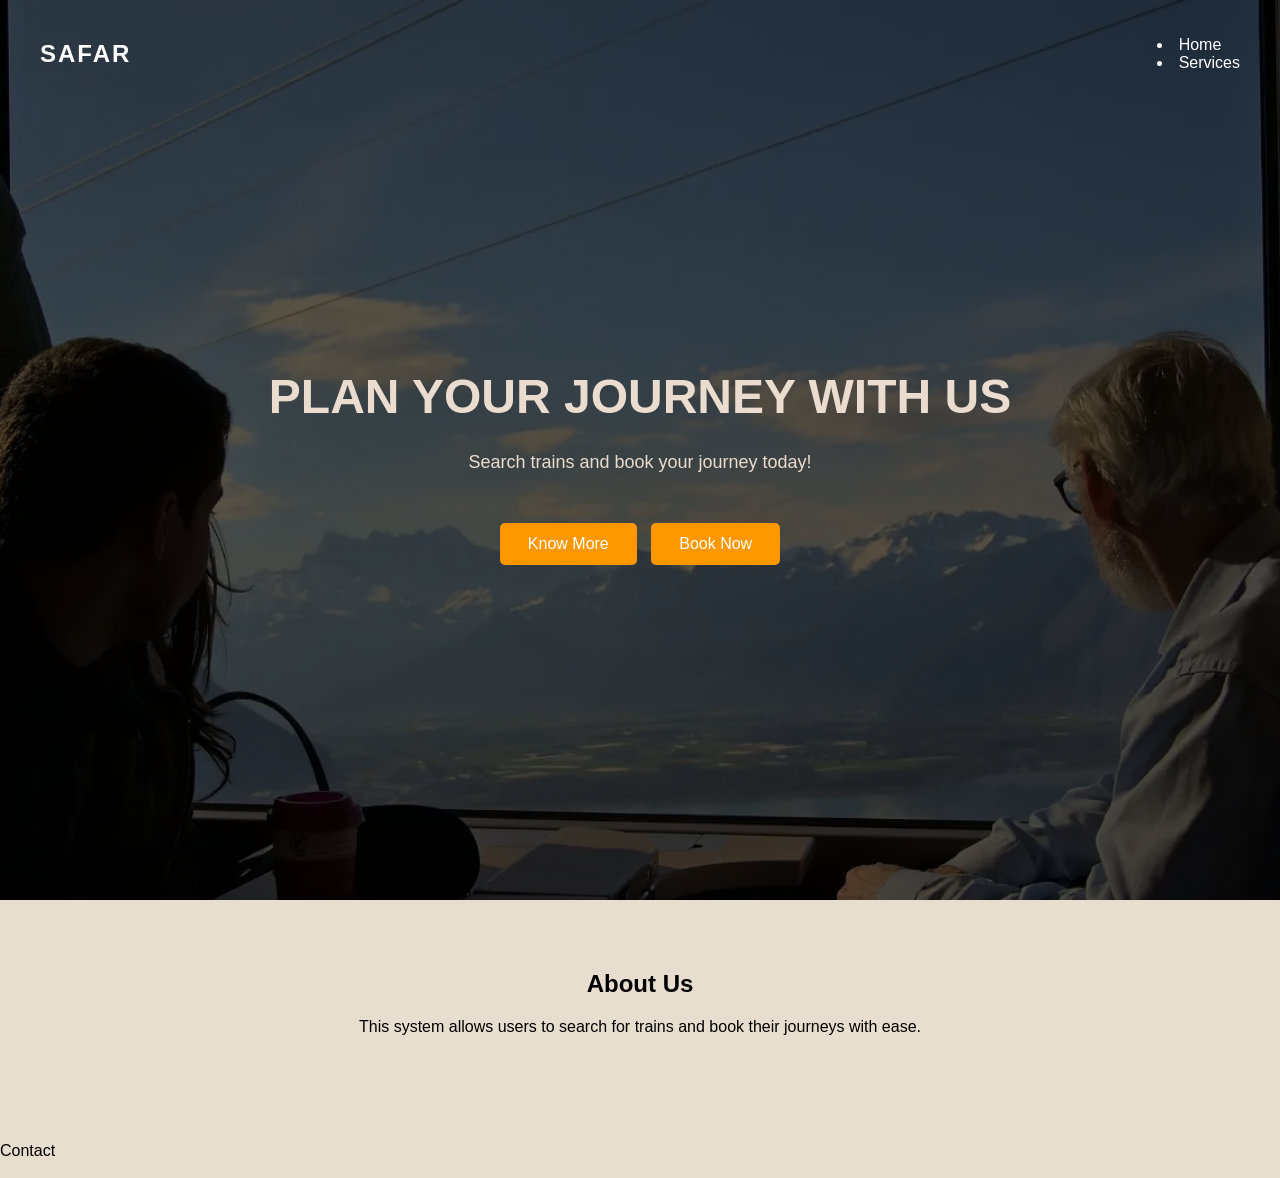
==== Home page/index.html @ de5ce384 "First Stage" ====
<!DOCTYPE html>
<html lang="en">
<head>
    <meta charset="UTF-8">
    <meta name="viewport" content="width=device-width, initial-scale=1.0">
    <title>SAFAR</title>
    <link rel="stylesheet" href="styles.css">
</head>
<body>
    <nav class ="navbar">
        <h2 class ="logo">SAFAR</h2>
        <u1>
            <li>Home</li>
            <li>Services</li>
        </u1>
    </nav>

    <section class ="home">
        <h1> PLAN YOUR JOURNEY WITH US</h1>
        <p> Search trains and book your journey today!</p>
        <div class="buttons">
            <button class="btn">Know More</button>
            <button class="btn">Book Now</button>
        </div>
    </section>

    <section class="about">
        <h2>About Us</h2>
        <p>This system allows users to search for trains and book their journeys with ease.</p>
    </section>

    <footer class="footer">
        <span class="contact">Contact</span>
        <div class="info">Safar123journey@gmail.com | +91 9XX34XX56XX</div>
    </footer>

</body>
</html>
---- Home page/styles.css ----
body {
    margin: 0;
    font-family: Arial, sans-serif;
    background-color: #e8decf;
    overflow-x: hidden;
}

.logo {
    font-size: 24px;
    font-weight: bold;
    letter-spacing: 2px;
}

.navbar {
    position: absolute;
    top: 0;
    left: 0;
    width: 100%;

    display: flex;
    justify-content: space-between;
    align-items: center;

    padding: 20px 40px;
    color: white;
    box-sizing: border-box;
}

.navbar ul {
    list-style: none;
    display: flex;
    gap: 30px;
    margin: 0;
    padding: 0;
}

.navbar li {
    cursor: pointer;
}

.home {
    height: 100vh;
    background: linear-gradient(
        rgba(0,0,0,0.6),
        rgba(0,0,0,0.6)
    ),url("bg.jpg") no-repeat center/cover;

    color: rgb(234, 220, 207);
    display: flex;
    flex-direction: column;
    justify-content: center;
    align-items: center;
    text-align: center;
}

.home h1 {
    font-size: 48px;
    margin-bottom: 10px;
}

.home p{
    font-size: 18px;
    margin-bottom: 20px;
}

.buttons {
    margin-top: 25px;
}

.btn {
    padding: 12px 28px;
    margin: 5px;
    border: none;
    border-radius: 5px;
    background: #ff9800;
    color: white;
    cursor: pointer;
    font-size: 16px;
    transition: 0.3s;
}

.btn:hover{
    background: #e68900;
}

.about {
    padding: 50px;
    text-align: center;
}
.footer{margin-top:40px;position:relative}
.footer .info{opacity:0;position:absolute}
.footer .contact:hover + .info{opacity:1}
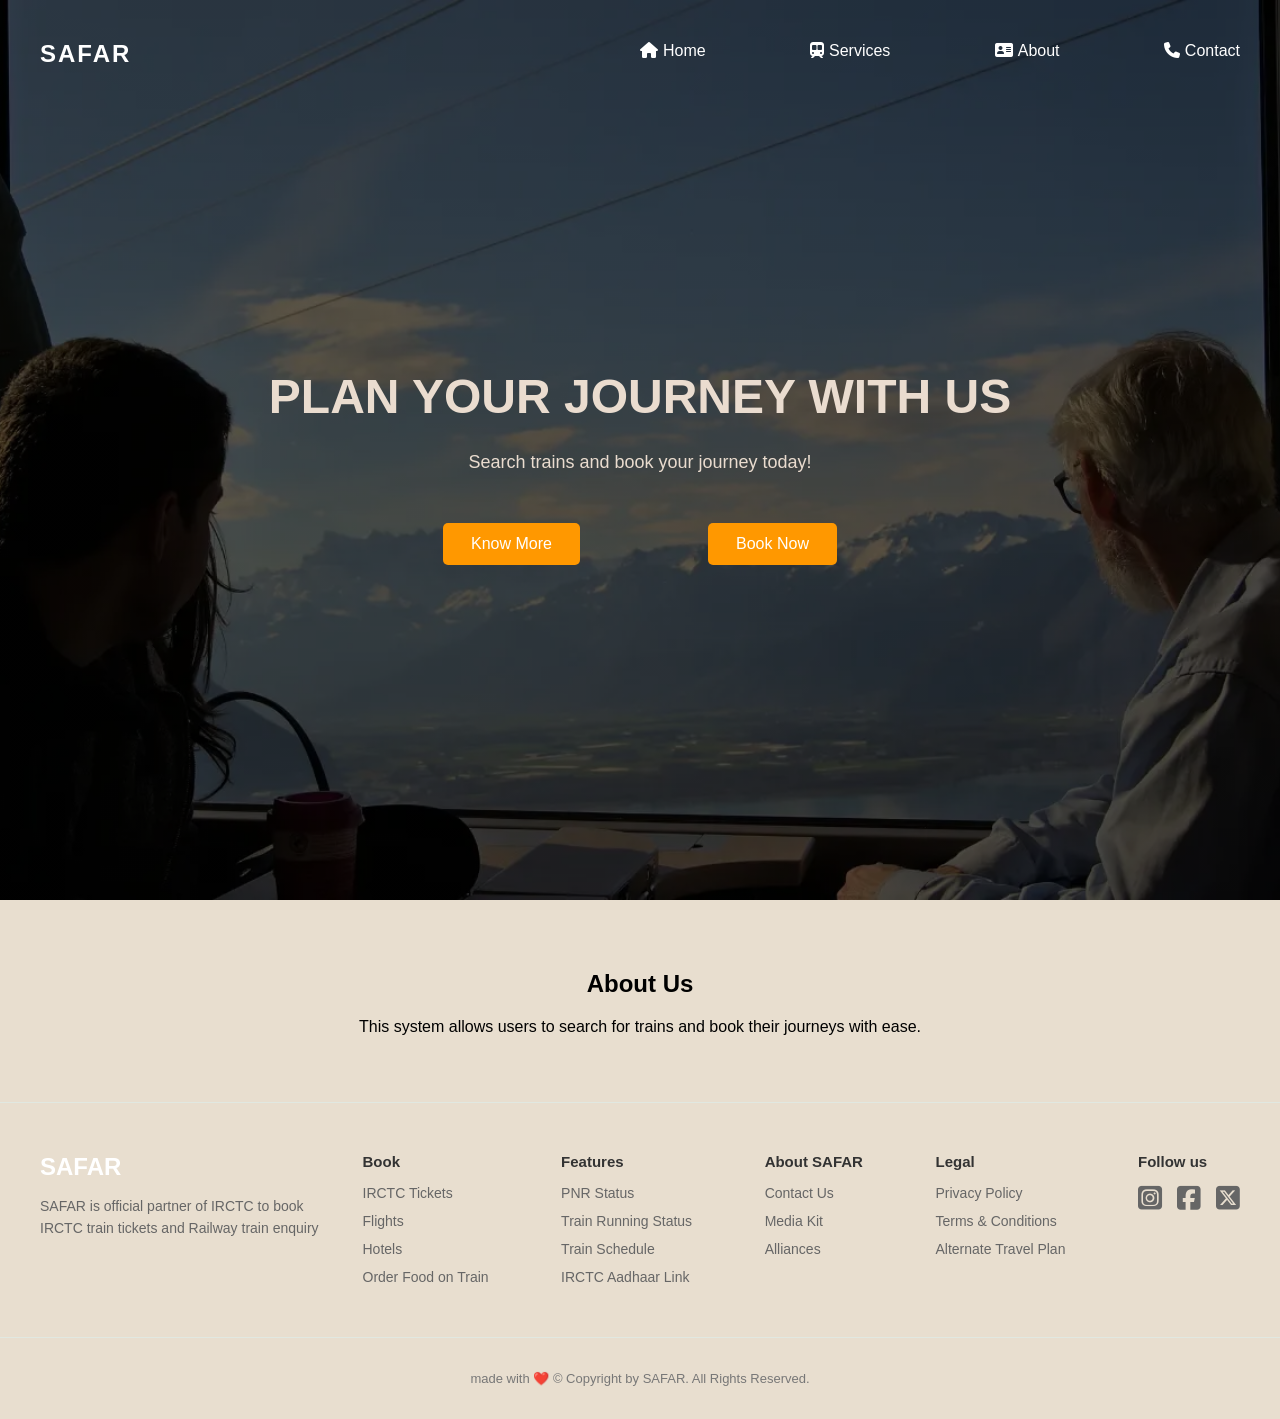
==== commit 376613da: "Home Page Final without media-queries" ====
--- a/Home page/index.html
+++ b/Home page/index.html
@@ -1,26 +1,54 @@
 <!DOCTYPE html>
 <html lang="en">
+
 <head>
     <meta charset="UTF-8">
     <meta name="viewport" content="width=device-width, initial-scale=1.0">
     <title>SAFAR</title>
     <link rel="stylesheet" href="styles.css">
+    <link rel="stylesheet" href="https://cdnjs.cloudflare.com/ajax/libs/font-awesome/6.5.0/css/all.min.css">
 </head>
+
 <body>
-    <nav class ="navbar">
-        <h2 class ="logo">SAFAR</h2>
-        <u1>
-            <li>Home</li>
-            <li>Services</li>
-        </u1>
+    <nav class="navbar">
+        <h2 class="logo">SAFAR</h2>
+        <ul class="top-list">
+            <li><span style="margin-right: 5px;"><i class="fa-solid fa-house"></i></span>Home</li>
+            <li><span style="margin-right: 5px;"><i class="fa-solid fa-train-subway"></i></span>Services</li>
+            <li><span style="margin-right: 5px;"><i class="fa-solid fa-address-card"></i></span>About</li>
+            <li><span style="margin-right: 5px;"><i class="fa-solid fa-phone"></i></span>Contact</li>
+        </ul>
     </nav>
 
-    <section class ="home">
+    <section class="home">
         <h1> PLAN YOUR JOURNEY WITH US</h1>
         <p> Search trains and book your journey today!</p>
         <div class="buttons">
             <button class="btn">Know More</button>
-            <button class="btn">Book Now</button>
+            <button class="btn" id="book-now-btn">Book Now</button>
+        </div>
+
+        <!-- Booking Modal -->
+        <div id="booking-modal" class="modal">
+            <div class="modal-content">
+                <span class="close-btn">&times;</span>
+                <h2>Book Your Train</h2>
+                <div class="form-group autocomplete">
+                    <label for="from-station"><i class="fa-solid fa-location-arrow"></i> From</label>
+                    <input type="text" id="from-station" placeholder="From" autocomplete="off">
+                    <div id="from-autocomplete-list" class="autocomplete-items"></div>
+                </div>
+                <div class="form-group autocomplete">
+                    <label for="to-station"><i class="fa-solid fa-location-dot"></i> To</label>
+                    <input type="text" id="to-station" placeholder="To" autocomplete="off">
+                    <div id="to-autocomplete-list" class="autocomplete-items"></div>
+                </div>
+                <div class="form-group">
+                    <label for="journey-date"><i class="fa-solid fa-calendar-days"></i> Date of Journey</label>
+                    <input type="date" id="journey-date">
+                </div>
+                <button class="btn search-btn">Search Trains</button>
+            </div>
         </div>
     </section>
 
@@ -29,10 +57,68 @@
         <p>This system allows users to search for trains and book their journeys with ease.</p>
     </section>
 
-    <footer class="footer">
-        <span class="contact">Contact</span>
-        <div class="info">Safar123journey@gmail.com | +91 9XX34XX56XX</div>
+    <footer class="site-footer">
+        <div class="footer-container">
+            <div class="footer-brand">
+                <h2 class="footer-logo">SAFAR</h2>
+                <p>SAFAR is official partner of IRCTC to book IRCTC train tickets and Railway train enquiry</p>
+            </div>
+
+            <div class="footer-links">
+                <div class="footer-column">
+                    <h4>Book</h4>
+                    <ul>
+                        <li><a href="#">IRCTC Tickets</a></li>
+                        <li><a href="#">Flights</a></li>
+                        <li><a href="#">Hotels</a></li>
+                        <li><a href="#">Order Food on Train</a></li>
+                    </ul>
+                </div>
+
+                <div class="footer-column">
+                    <h4>Features</h4>
+                    <ul>
+                        <li><a href="#">PNR Status</a></li>
+                        <li><a href="#">Train Running Status</a></li>
+                        <li><a href="#">Train Schedule</a></li>
+                        <li><a href="#">IRCTC Aadhaar Link</a></li>
+                    </ul>
+                </div>
+
+                <div class="footer-column">
+                    <h4>About SAFAR</h4>
+                    <ul>
+                        <li><a href="#">Contact Us</a></li>
+                        <li><a href="#">Media Kit</a></li>
+                        <li><a href="#">Alliances</a></li>
+                    </ul>
+                </div>
+
+                <div class="footer-column">
+                    <h4>Legal</h4>
+                    <ul>
+                        <li><a href="#">Privacy Policy</a></li>
+                        <li><a href="#">Terms & Conditions</a></li>
+                        <li><a href="#">Alternate Travel Plan</a></li>
+                    </ul>
+                </div>
+
+                <div class="footer-column">
+                    <h4>Follow us</h4>
+                    <div class="social-icons">
+                        <a href="#"><i class="fa-brands fa-square-instagram"></i></a> <a href="#"><i
+                                class="fa-brands fa-square-facebook"></i></a> <a href="#"><i
+                                class="fa-brands fa-square-x-twitter"></i></a>
+                    </div>
+                </div>
+            </div>
+        </div>
+        <div class="footer-bottom">
+            <p>made with ❤️ &copy; Copyright by SAFAR. All Rights Reserved.</p>
+        </div>
     </footer>
 
+    <script src="script.js"></script>
 </body>
+
 </html>
--- a/Home page/styles.css
+++ b/Home page/styles.css
@@ -1,8 +1,10 @@
 body {
     margin: 0;
+    padding: 0;
     font-family: Arial, sans-serif;
     background-color: #e8decf;
     overflow-x: hidden;
+    box-sizing: border-box;
 }
 
 .logo {
@@ -32,18 +34,36 @@
     gap: 30px;
     margin: 0;
     padding: 0;
+    width: 50%;
+    justify-content: space-between;
 }
 
 .navbar li {
     cursor: pointer;
+    list-style-type: none;
+    position: relative;
+    padding-bottom: 5px;
+}
+
+.navbar li::after {
+    content: '';
+    position: absolute;
+    width: 0;
+    height: 2px;
+    bottom: 0;
+    left: 0;
+    background-color: #ff9800;
+    transition: width 0.3s ease-in-out;
+}
+
+.navbar li:hover::after {
+    width: 100%;
 }
 
 .home {
     height: 100vh;
-    background: linear-gradient(
-        rgba(0,0,0,0.6),
-        rgba(0,0,0,0.6)
-    ),url("bg.jpg") no-repeat center/cover;
+    background: linear-gradient(rgba(0, 0, 0, 0.6),
+            rgba(0, 0, 0, 0.6)), url("bg.jpg") no-repeat center/cover;
 
     color: rgb(234, 220, 207);
     display: flex;
@@ -58,13 +78,17 @@
     margin-bottom: 10px;
 }
 
-.home p{
+.home p {
     font-size: 18px;
     margin-bottom: 20px;
 }
 
 .buttons {
     margin-top: 25px;
+    justify-content: space-evenly;
+    width: 50%;
+    display: flex;
+
 }
 
 .btn {
@@ -77,9 +101,10 @@
     cursor: pointer;
     font-size: 16px;
     transition: 0.3s;
-}
-
-.btn:hover{
+
+}
+
+.btn:hover {
     background: #e68900;
 }
 
@@ -87,6 +112,233 @@
     padding: 50px;
     text-align: center;
 }
-.footer{margin-top:40px;position:relative}
-.footer .info{opacity:0;position:absolute}
-.footer .contact:hover + .info{opacity:1}+
+.site-footer {
+    background-color: #e8decf;
+    padding: 50px 0 20px 0;
+    color: #444;
+    font-size: 14px;
+
+    border-top: 1px solid #e1e8e1;
+}
+
+.footer-container {
+    display: flex;
+    justify-content: space-between;
+    max-width: 1200px;
+    margin: 0 auto;
+    padding: 0 40px;
+    flex-wrap: wrap;
+    gap: 30px;
+}
+
+.footer-brand {
+    flex: 1;
+    min-width: 200px;
+}
+
+.footer-logo {
+    color: white;
+    margin-top: 0;
+    margin-bottom: 10px;
+    font-size: 24px;
+}
+
+.footer-brand p {
+    color: #666;
+    line-height: 1.6;
+}
+
+.footer-links {
+    flex: 3;
+    display: flex;
+    justify-content: space-between;
+    flex-wrap: wrap;
+    gap: 20px;
+}
+
+.footer-column h4 {
+    color: #333;
+    margin-top: 0;
+    margin-bottom: 15px;
+    font-size: 15px;
+}
+
+.footer-column ul {
+    list-style: none;
+    padding: 0;
+    margin: 0;
+}
+
+.footer-column li {
+    margin-bottom: 12px;
+}
+
+.footer-column a {
+    text-decoration: none;
+    color: #666;
+    transition: color 0.2s;
+}
+
+.footer-column a:hover {
+    color: #ff9800;
+}
+
+.social-icons {
+    display: flex;
+    gap: 15px;
+}
+
+.social-icons a {
+    font-size: 20px;
+    text-decoration: none;
+    filter: grayscale(100%);
+    transition: filter 0.2s;
+}
+
+.social-icons a:hover {
+    filter: grayscale(0%);
+}
+
+.footer-bottom {
+    text-align: center;
+    border-top: 1px solid #e1e8e1;
+    margin-top: 40px;
+    padding-top: 20px;
+    color: #777;
+    font-size: 13px;
+}
+
+.modal {
+    display: none;
+    position: fixed;
+    z-index: 1000;
+    left: 0;
+    top: 0;
+    width: 100%;
+    height: 100%;
+    overflow: auto;
+    background-color: rgba(0, 0, 0, 0.6);
+    color: #333;
+    text-align: left;
+}
+
+.modal-content {
+    background-color: #fefefe;
+    margin: 10% auto;
+    padding: 30px;
+    border: 1px solid #888;
+    width: 90%;
+    max-width: 500px;
+    border-radius: 10px;
+    box-shadow: 0 5px 15px rgba(0, 0, 0, 0.3);
+    position: relative;
+    top: -50px;
+    animation: modalSlideIn 0.4s forwards;
+
+}
+
+@keyframes modalSlideIn {
+    to {
+        top: 0;
+    }
+}
+
+.close-btn {
+    color: #aaa;
+    float: right;
+    font-size: 28px;
+    font-weight: bold;
+    cursor: pointer;
+}
+
+.close-btn:hover,
+.close-btn:focus {
+    color: #000;
+    text-decoration: none;
+}
+
+.modal-content h2 {
+    margin-top: 0;
+    margin-bottom: 20px;
+    text-align: center;
+}
+
+.form-group {
+    margin-bottom: 20px;
+    position: relative;
+}
+
+.form-group label {
+    display: block;
+    margin-bottom: 8px;
+    font-weight: bold;
+}
+
+.form-group input {
+    width: 100%;
+    padding: 12px;
+    font-size: 16px;
+    border: 1px solid #ccc;
+    border-radius: 6px;
+    box-sizing: border-box;
+}
+
+.form-group input:focus {
+    border-color: #ff9800;
+    outline: none;
+    box-shadow: 0 0 5px rgba(255, 152, 0, 0.4);
+}
+
+.search-btn {
+    width: 100%;
+    margin: 10px 0 0 0;
+    font-size: 18px;
+    padding: 14px;
+}
+
+.autocomplete {
+    position: relative;
+}
+
+.autocomplete-items {
+    position: absolute;
+    border: 1px solid #d4d4d4;
+    border-bottom: none;
+    border-top: none;
+    z-index: 99;
+    top: 100%;
+    left: 0;
+    right: 0;
+    max-height: 200px;
+    overflow-y: auto;
+    background-color: #fff;
+    border-radius: 0 0 6px 6px;
+    box-shadow: 0 4px 6px rgba(0, 0, 0, 0.1);
+}
+
+.autocomplete-items div {
+    padding: 10px;
+    cursor: pointer;
+    background-color: #fff;
+    border-bottom: 1px solid #d4d4d4;
+    font-size: 14px;
+}
+
+.autocomplete-items div:hover,
+.autocomplete-active {
+    background-color: #e9e9e9 !important;
+}
+
+.autocomplete-items div strong {
+    color: #ff9800;
+}
+
+.top-list {
+    display: flex;
+    justify-content: space-evenly;
+}
+
+.social-icons i {
+    font-size: 1.7rem;
+}
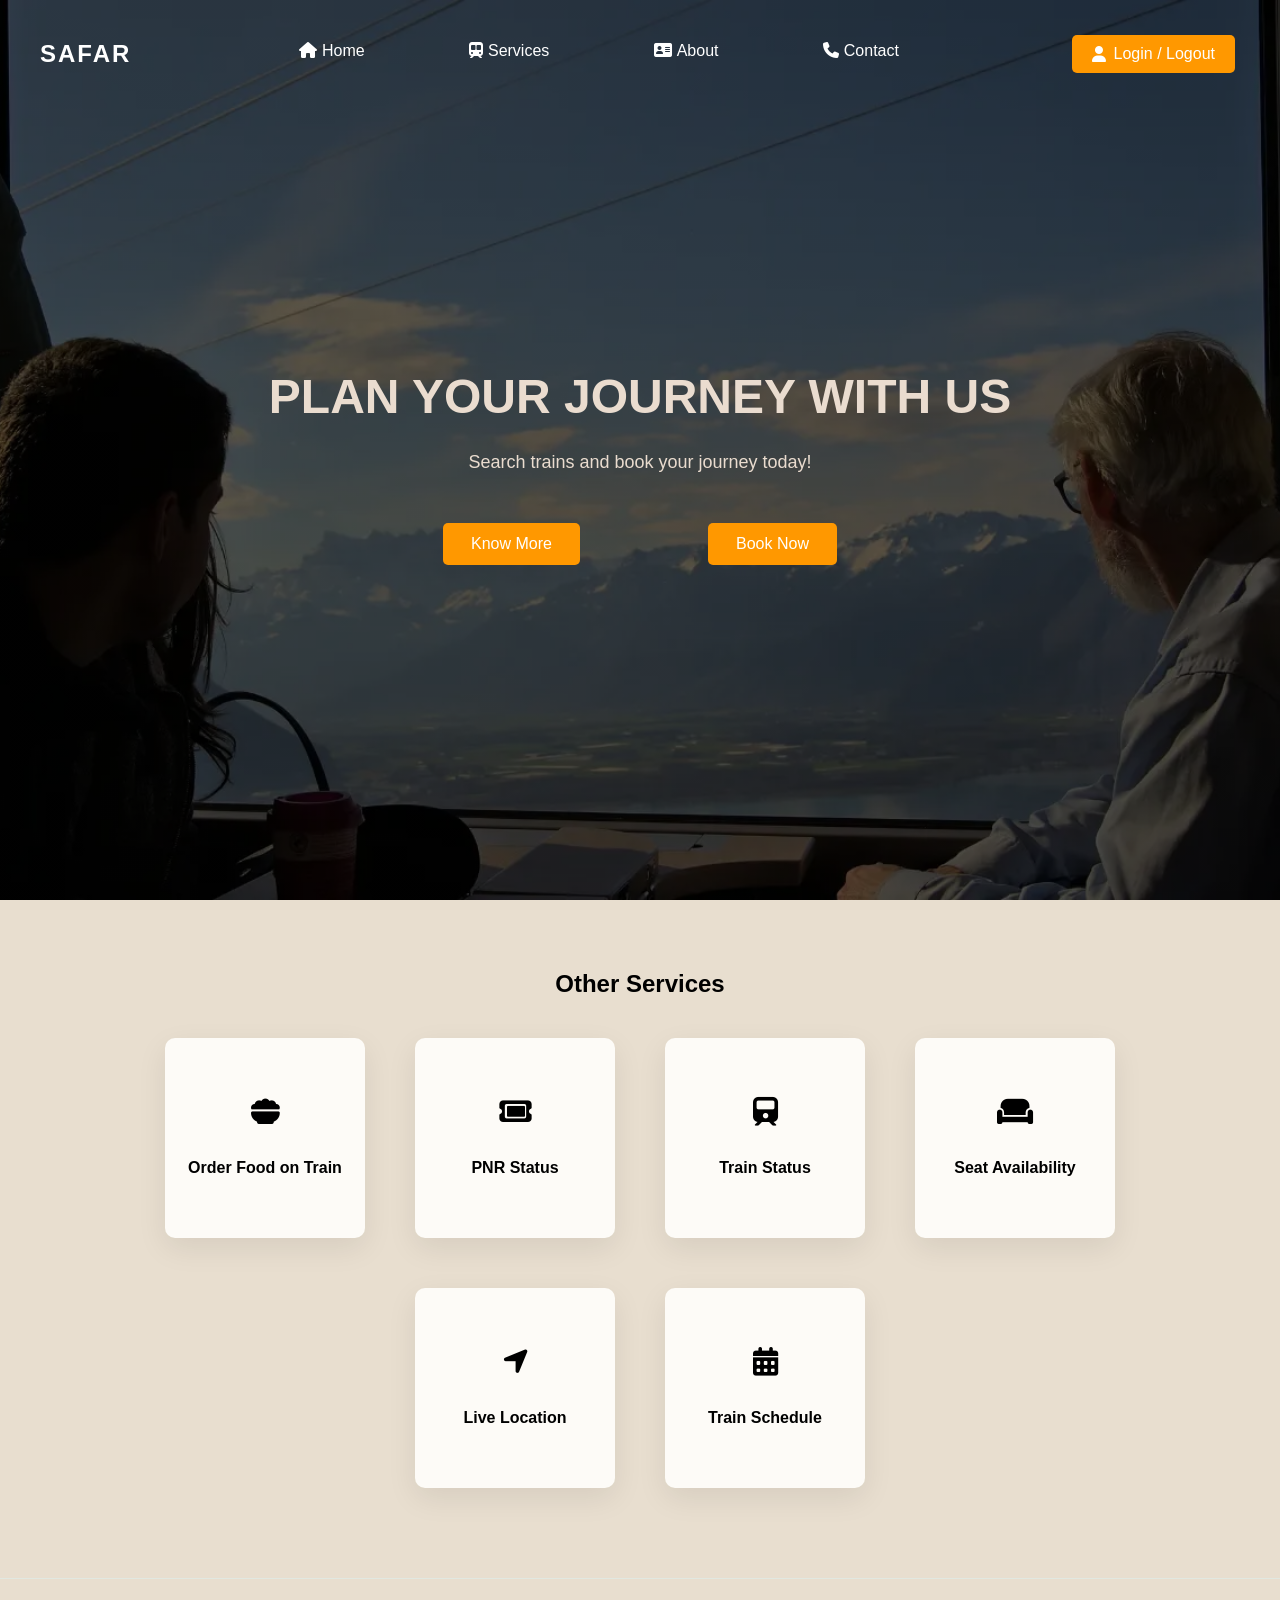
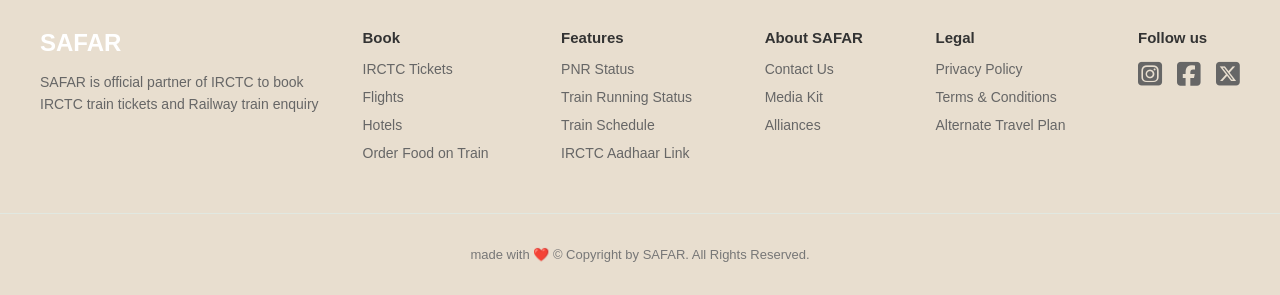
==== commit 9e762af4: "merging" ====
--- a/Home page/index.html
+++ b/Home page/index.html
@@ -18,17 +18,23 @@
             <li><span style="margin-right: 5px;"><i class="fa-solid fa-address-card"></i></span>About</li>
             <li><span style="margin-right: 5px;"><i class="fa-solid fa-phone"></i></span>Contact</li>
         </ul>
+        <a href="../login page/login.html" style="text-decoration: none;">
+            <button class="btn"
+                style="padding: 10px 20px; font-size: 16px; display: flex; align-items: center; gap: 8px;">
+                <i class="fa-solid fa-user"></i> Login / Logout
+            </button>
+        </a>
     </nav>
 
     <section class="home">
-        <h1> PLAN YOUR JOURNEY WITH US</h1>
+        <div class="text-container">
+            <h1 class="text"> PLAN YOUR JOURNEY WITH US</h1>
+        </div>
         <p> Search trains and book your journey today!</p>
         <div class="buttons">
             <button class="btn">Know More</button>
             <button class="btn" id="book-now-btn">Book Now</button>
         </div>
-
-        <!-- Booking Modal -->
         <div id="booking-modal" class="modal">
             <div class="modal-content">
                 <span class="close-btn">&times;</span>
@@ -47,14 +53,39 @@
                     <label for="journey-date"><i class="fa-solid fa-calendar-days"></i> Date of Journey</label>
                     <input type="date" id="journey-date">
                 </div>
-                <button class="btn search-btn">Search Trains</button>
+                <a href="../seat selection/index.html"><button class="btn search-btn">Search Trains</button></a>
             </div>
         </div>
     </section>
 
     <section class="about">
-        <h2>About Us</h2>
-        <p>This system allows users to search for trains and book their journeys with ease.</p>
+        <h1>Other Services</h1>
+        <div class="services">
+            <div class="service-card">
+                <div class="service-link"><a href="#"><i class="fa-solid fa-bowl-food"></i></a></div>
+                <p>Order Food on Train</p>
+            </div>
+            <div class="service-card">
+                <div class="service-link"><a href="#"><i class="fa-solid fa-ticket"></i></a></div>
+                <p>PNR Status</p>
+            </div>
+            <div class="service-card">
+                <div class="service-link"><a href="#"><i class="fa-solid fa-train"></i></a></div>
+                <p>Train Status</p>
+            </div>
+            <div class="service-card">
+                <div class="service-link"><a href="#"><i class="fa-solid fa-couch"></i></a></div>
+                <p>Seat Availability</p>
+            </div>
+            <div class="service-card">
+                <div class="service-link"><a href="#"><i class="fa-solid fa-location-arrow"></i></a></div>
+                <p>Live Location</p>
+            </div>
+            <div class="service-card">
+                <div class="service-link"><a href="#"><i class="fa-solid fa-calendar-days"></i></a></div>
+                <p>Train Schedule</p>
+            </div>
+        </div>
     </section>
 
     <footer class="site-footer">
--- a/Home page/styles.css
+++ b/Home page/styles.css
@@ -18,6 +18,7 @@
     top: 0;
     left: 0;
     width: 100%;
+    z-index: 10;
 
     display: flex;
     justify-content: space-between;
@@ -71,6 +72,9 @@
     justify-content: center;
     align-items: center;
     text-align: center;
+    width: 100%;
+    animation: fadebackground 1s ease-in-out forwards;
+
 }
 
 .home h1 {
@@ -113,6 +117,7 @@
     text-align: center;
 }
 
+
 .site-footer {
     background-color: #e8decf;
     padding: 50px 0 20px 0;
@@ -208,6 +213,7 @@
     color: #777;
     font-size: 13px;
 }
+
 
 .modal {
     display: none;
@@ -238,6 +244,80 @@
 
 }
 
+.services {
+    display: flex;
+    flex-wrap: wrap;
+    justify-content: center;
+    gap: 50px;
+    max-width: 1000px;
+    margin: 40px auto;
+}
+
+.service-card {
+    width: 200px;
+    height: 200px;
+    border-radius: 10px;
+    background-color: #fdfbf7;
+    display: flex;
+    flex-direction: column;
+    justify-content: center;
+    align-items: center;
+    text-align: center;
+    box-shadow: 0 10px 30px rgba(0, 0, 0, 0.08);
+    transition: transform 0.3s ease, box-shadow 0.3s ease;
+}
+
+.service-card a {
+    text-decoration: none;
+    color: black;
+    font-size: 1.8rem;
+}
+
+.service-card p {
+    font-weight: 600;
+}
+
+.service-card:hover {
+    transform: translateY(-8px);
+    box-shadow: 0 15px 35px rgba(0, 0, 0, 0.12);
+    transition: transform 0.3s ease, box-shadow 0.3s ease;
+}
+
+.service-card:hover a {
+    color: #ff9800;
+    transition: color 0.3s ease;
+}
+
+.service-card:hover i {
+    transform: scale(1.15);
+    transition: transform 0.3s ease;
+}
+
+.service-card:hover .service-link {
+    background-color: #e8decf;
+    transition: background-color 1s ease;
+}
+
+.service-link {
+    width: 60px;
+    height: 60px;
+    border-radius: 50%;
+
+    display: flex;
+    justify-content: center;
+    align-items: center;
+}
+
+.service-link:hover {
+    width: 60px;
+    height: 60px;
+    border-radius: 50%;
+    color: #ff9800;
+    display: flex;
+    justify-content: center;
+    align-items: center;
+}
+
 @keyframes modalSlideIn {
     to {
         top: 0;
@@ -296,6 +376,7 @@
     font-size: 18px;
     padding: 14px;
 }
+
 
 .autocomplete {
     position: relative;
@@ -341,4 +422,50 @@
 
 .social-icons i {
     font-size: 1.7rem;
+}
+
+.text {
+    width: 0;
+    overflow: hidden;
+    animation: typing 2s steps(27) forwards;
+    white-space: nowrap;
+}
+
+.navbar,
+.home p,
+.home button,
+.about {
+    opacity: 0;
+    animation: remaining 1.3s ease-in forwards;
+    animation-delay: 2s;
+}
+
+@keyframes fadebackground {
+    from {
+        opacity: 0;
+    }
+
+    to {
+        opacity: 1;
+    }
+}
+
+@keyframes typing {
+    from {
+        width: 0;
+    }
+
+    to {
+        width: 100%;
+    }
+}
+
+@keyframes remaining {
+    from {
+        opacity: 0;
+    }
+
+    to {
+        opacity: 1;
+    }
 }
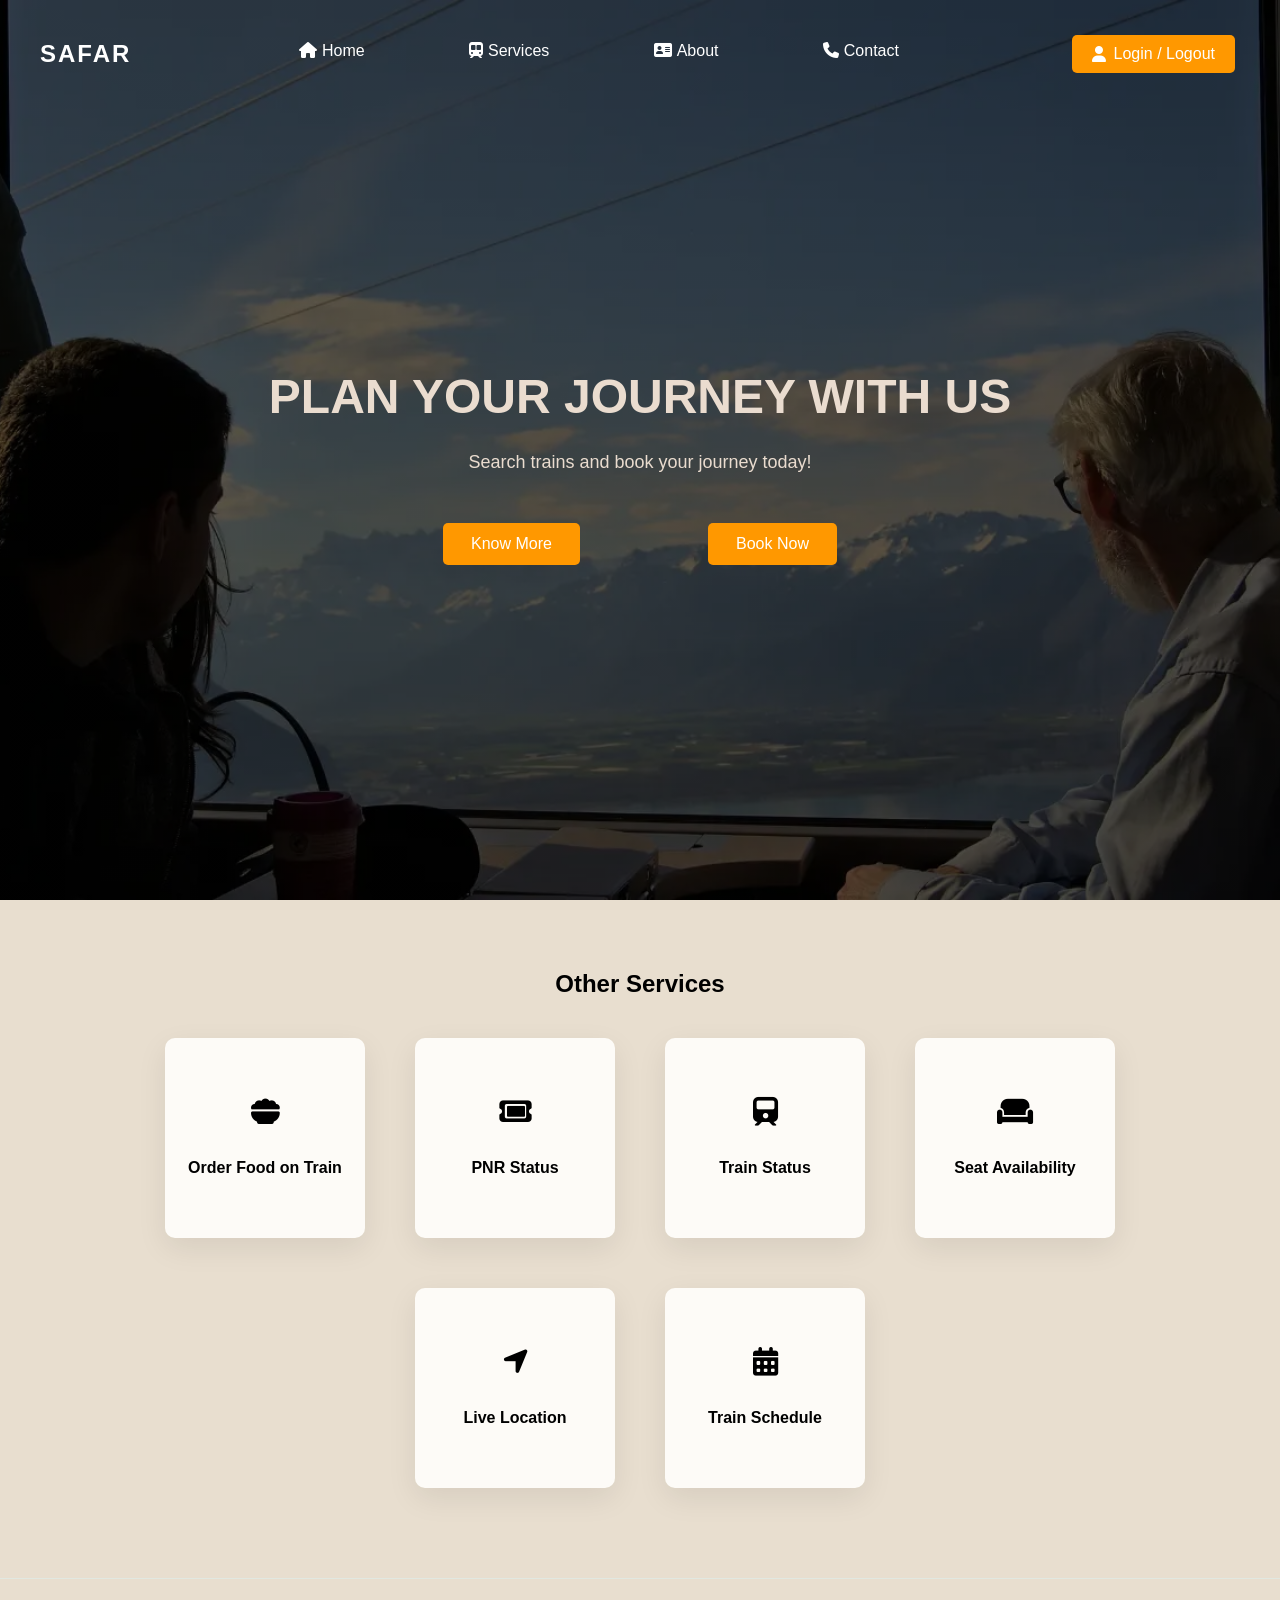
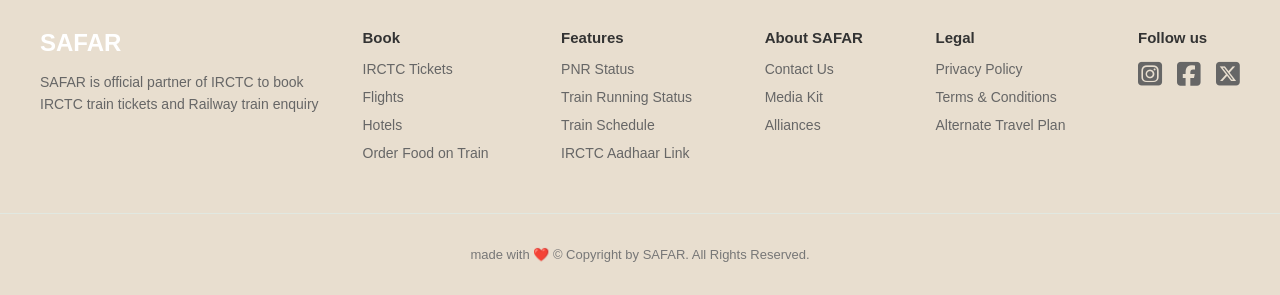
==== commit f66dbbd0: "merge" ====
--- a/Home page/index.html
+++ b/Home page/index.html
@@ -35,27 +35,7 @@
             <button class="btn">Know More</button>
             <button class="btn" id="book-now-btn">Book Now</button>
         </div>
-        <div id="booking-modal" class="modal">
-            <div class="modal-content">
-                <span class="close-btn">&times;</span>
-                <h2>Book Your Train</h2>
-                <div class="form-group autocomplete">
-                    <label for="from-station"><i class="fa-solid fa-location-arrow"></i> From</label>
-                    <input type="text" id="from-station" placeholder="From" autocomplete="off">
-                    <div id="from-autocomplete-list" class="autocomplete-items"></div>
-                </div>
-                <div class="form-group autocomplete">
-                    <label for="to-station"><i class="fa-solid fa-location-dot"></i> To</label>
-                    <input type="text" id="to-station" placeholder="To" autocomplete="off">
-                    <div id="to-autocomplete-list" class="autocomplete-items"></div>
-                </div>
-                <div class="form-group">
-                    <label for="journey-date"><i class="fa-solid fa-calendar-days"></i> Date of Journey</label>
-                    <input type="date" id="journey-date">
-                </div>
-                <a href="../seat selection/index.html"><button class="btn search-btn">Search Trains</button></a>
-            </div>
-        </div>
+        <!-- Modal moved to end of DOM to fix z-index stacking -->
     </section>
 
     <section class="about">
@@ -149,6 +129,28 @@
         </div>
     </footer>
 
+    <div id="booking-modal" class="modal">
+        <div class="modal-content">
+            <span class="close-btn">&times;</span>
+            <h2>Book Your Train</h2>
+            <div class="form-group autocomplete">
+                <label for="from-station"><i class="fa-solid fa-location-arrow"></i> From</label>
+                <input type="text" id="from-station" placeholder="From" autocomplete="off">
+                <div id="from-autocomplete-list" class="autocomplete-items"></div>
+            </div>
+            <div class="form-group autocomplete">
+                <label for="to-station"><i class="fa-solid fa-location-dot"></i> To</label>
+                <input type="text" id="to-station" placeholder="To" autocomplete="off">
+                <div id="to-autocomplete-list" class="autocomplete-items"></div>
+            </div>
+            <div class="form-group">
+                <label for="journey-date"><i class="fa-solid fa-calendar-days"></i> Date of Journey</label>
+                <input type="date" id="journey-date">
+            </div>
+            <button class="btn search-btn" id="search-submit">Search Trains</button>
+        </div>
+    </div>
+
     <script src="script.js"></script>
 </body>
 
--- a/Home page/styles.css
+++ b/Home page/styles.css
@@ -468,4 +468,90 @@
     to {
         opacity: 1;
     }
+}
+
+/* Base Mobile Responsiveness */
+@media (max-width: 768px) {
+    .navbar {
+        flex-direction: column;
+        padding: 15px 20px;
+    }
+    
+    .navbar ul {
+        width: 100%;
+        margin-top: 15px;
+        flex-wrap: wrap;
+        justify-content: center;
+        gap: 15px;
+    }
+    
+    .navbar li {
+        font-size: 14px;
+    }
+    
+    .home h1 {
+        font-size: 5.5vw;
+        margin-top: 20px;
+    }
+    
+    .home p {
+        font-size: 16px;
+        padding: 0 15px;
+    }
+    
+    .buttons {
+        width: 90%;
+        flex-direction: column;
+        align-items: center;
+        gap: 10px;
+    }
+    
+    .btn {
+        width: 100%;
+    }
+    
+    .search-box {
+        flex-direction: column;
+        width: 90%;
+        border-radius: 10px;
+        padding: 15px;
+        gap: 10px;
+    }
+    
+    .input-group {
+        border-right: none;
+        border-bottom: 1px solid rgba(0,0,0,0.1);
+        padding: 10px 0;
+        width: 100%;
+        box-sizing: border-box;
+    }
+    
+    .input-group:last-child {
+        border-bottom: none;
+    }
+    
+    .search-btn {
+        width: 100%;
+        border-radius: 6px;
+    }
+    
+    .footer-container {
+        flex-direction: column;
+        text-align: center;
+        padding: 0 20px;
+    }
+    
+    .footer-links {
+        justify-content: center;
+        width: 100%;
+    }
+    
+    .footer-column {
+        width: 100%;
+        margin-bottom: 20px;
+    }
+    
+    .social-icons {
+        justify-content: center;
+    }
 }
